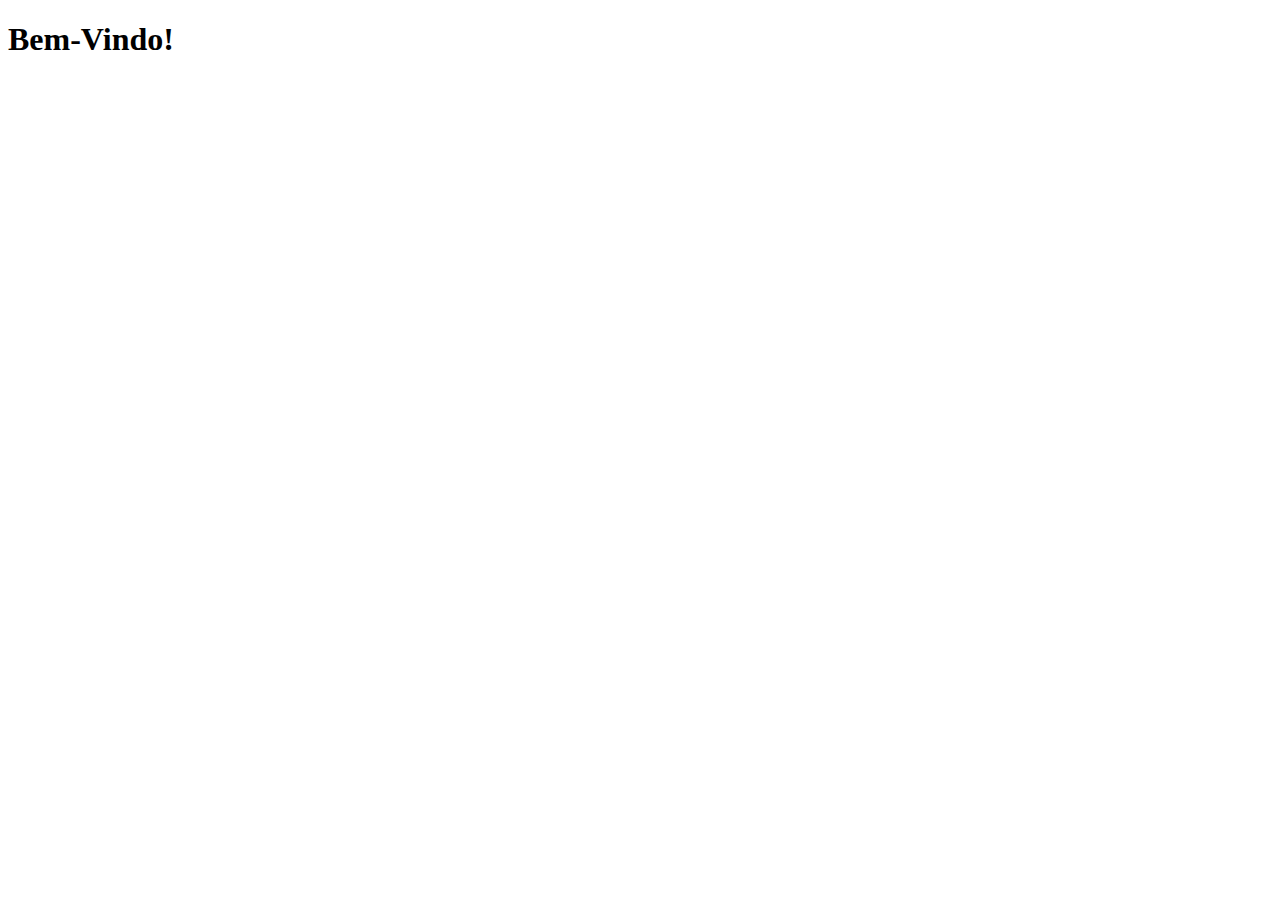
==== index.html @ 3b01211f "instagram" ====
<!DOCTYPE html>
<html lang="pt-br">
<head>
    <meta charset="UTF-8">
    <meta name="viewport" content="width=device-width, initial-scale=1.0">
    <title>Instagram</title>
</head>
<body>
    <h1>Bem-Vindo!</h1>
</body>
</html>
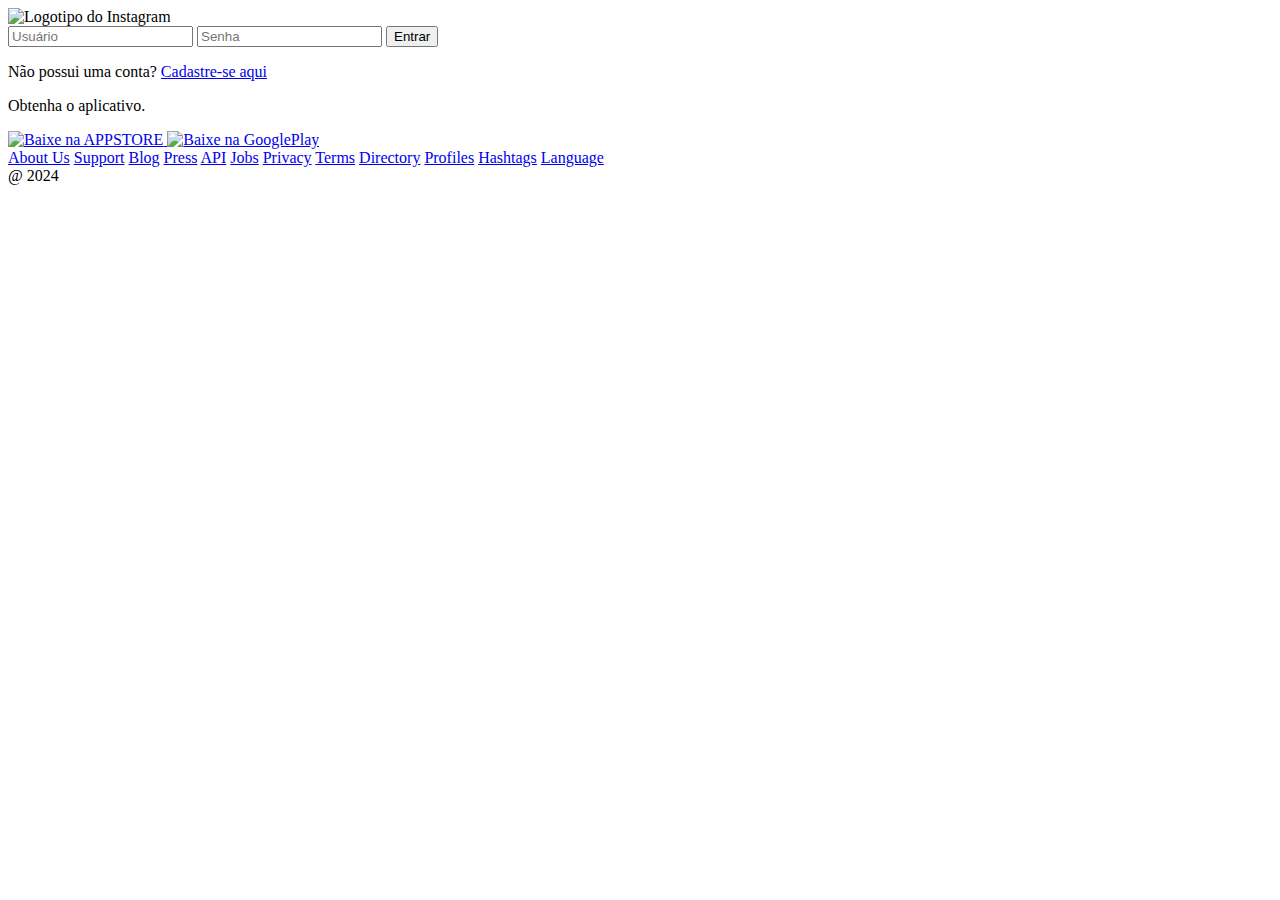
==== commit cea601ac: "instagram-projeto" ====
--- a/index.html
+++ b/index.html
@@ -3,9 +3,67 @@
 <head>
     <meta charset="UTF-8">
     <meta name="viewport" content="width=device-width, initial-scale=1.0">
+    <link rel="stylesheet" href="./project_instagram/css/style.css">
     <title>Instagram</title>
 </head>
 <body>
-    <h1>Bem-Vindo!</h1>
+    <!-- ÁREA WRAPPER - POR VOLTA DE TODO O SITE-->
+    <div id="wrapper">
+        <!--ÁREA CONTAINER-->
+        <div id="container">
+            <!-- ÁREA ESQUERDA-->
+            <div class="column left">
+                <div class="main"></div>
+            </div>
+            <!-- ÁREA DIREITA-->
+            <div class="column right">
+                <div class="login-panel">
+                    <div class="logo">
+                        <img class="logo-img" src="./project_instagram/assets/logo.png" alt="Logotipo do Instagram">
+                    </div>
+                    <!-- CRIANDO FORMULÁRIO DE LOGIN-->
+                    <form action="">
+                        <input placeholder="Usuário" type="text" name="username/">
+                        <input placeholder="Senha" type="password" name="password/">
+                        <input type="submit" value="Entrar"/>
+                    </form>
+                </div>
+                <!--ÁREA DE CADASTRO-->
+                <div class="infobox">
+                    <P>Não possui uma conta? <a href="a">Cadastre-se aqui</a></P>
+                </div>
+                <!--ÁREA DE APLICATIVOS-->
+                <div class="get-painel">
+                    <p>Obtenha o aplicativo.</p>
+                    <div class="app-button">
+                        <a href="a">
+                            <img src="./project_instagram/assets/appstore.png" alt="Baixe na APPSTORE">
+                        </a>
+                        <a href="a">
+                            <img src="./project_instagram/assets/googleplay.png" alt="Baixe na GooglePlay">
+                        </a>
+                    </div>
+                </div>
+            </div>
+        </div>
+         <!-- RODAPÉ-->
+         <footer>
+            <div class="footer-inner">
+                <a href="a">About Us</a>
+                <a href="a">Support</a>
+               <a href="a">Blog</a>
+               <a href="a">Press</a>
+               <a href="a">API</a>
+               <a href="a">Jobs</a>
+               <a href="a">Privacy</a>
+               <a href="a">Terms</a>
+               <a href="a">Directory</a>
+               <a href="a">Profiles</a>
+               <a href="a">Hashtags</a>
+               <a href="a">Language</a>
+               <div class="text-small">@ 2024</div>
+            </div>
+       </footer>
+    </div>
 </body>
 </html>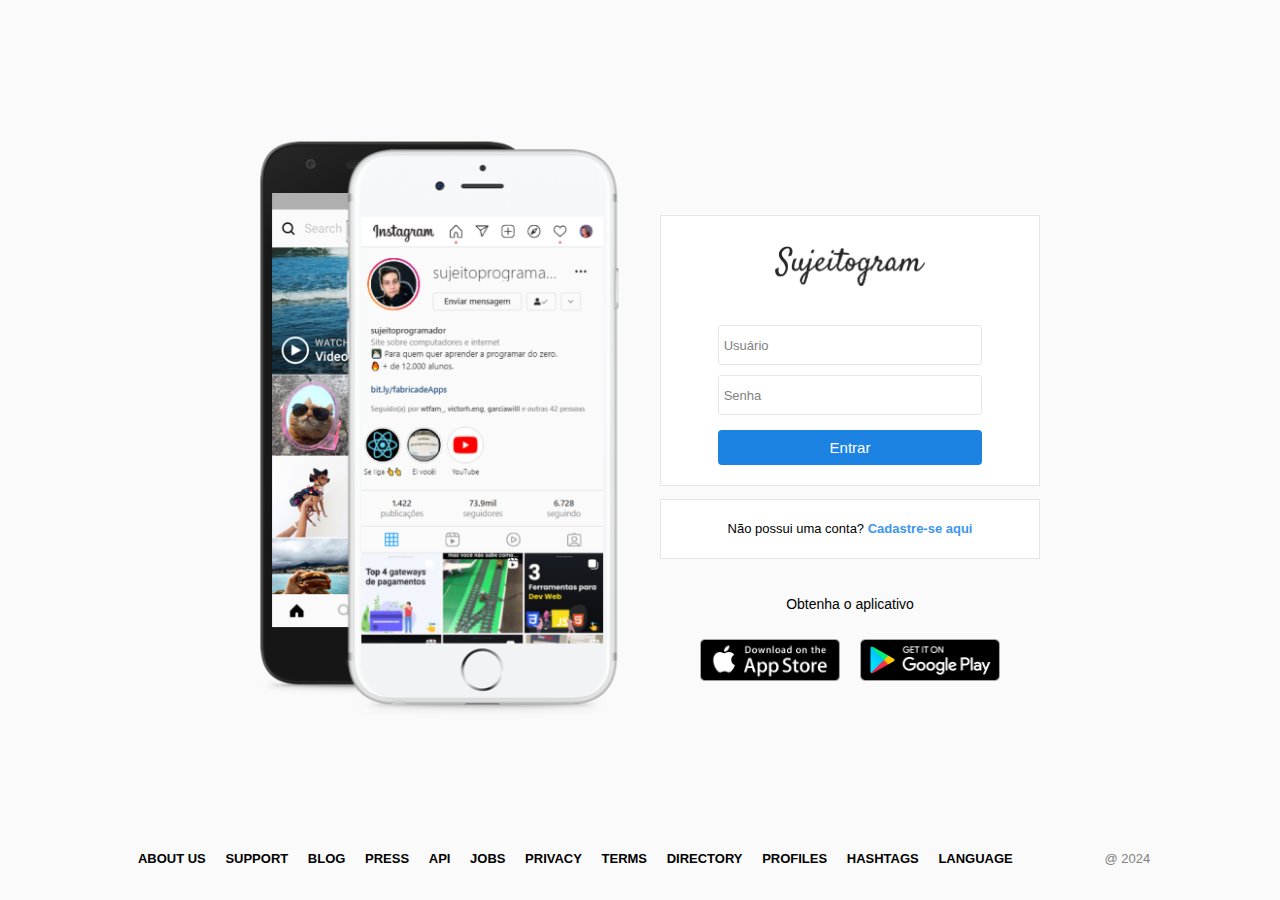
==== commit ef59b6cf: "projeto" ====
--- a/index.html
+++ b/index.html
@@ -3,7 +3,9 @@
 <head>
     <meta charset="UTF-8">
     <meta name="viewport" content="width=device-width, initial-scale=1.0">
-    <link rel="stylesheet" href="./project_instagram/css/style.css">
+    <link rel="stylesheet" href="./css/style.css">
+    <link rel="stylesheet" href="./css/mobile.css">
+    <link rel="stylesheet" href="./css/tablet.css">
     <title>Instagram</title>
 </head>
 <body>
@@ -19,7 +21,7 @@
             <div class="column right">
                 <div class="login-panel">
                     <div class="logo">
-                        <img class="logo-img" src="./project_instagram/assets/logo.png" alt="Logotipo do Instagram">
+                        <img class="logo-img" src="./assets/logo.png" alt="Logotipo do Instagram">
                     </div>
                     <!-- CRIANDO FORMULÁRIO DE LOGIN-->
                     <form action="">
@@ -30,17 +32,17 @@
                 </div>
                 <!--ÁREA DE CADASTRO-->
                 <div class="infobox">
-                    <P>Não possui uma conta? <a href="a">Cadastre-se aqui</a></P>
+                    <P>Não possui uma conta? <a href="signup.html">Cadastre-se aqui</a></P>
                 </div>
                 <!--ÁREA DE APLICATIVOS-->
                 <div class="get-painel">
-                    <p>Obtenha o aplicativo.</p>
+                    <p>Obtenha o aplicativo</p>
                     <div class="app-button">
                         <a href="a">
-                            <img src="./project_instagram/assets/appstore.png" alt="Baixe na APPSTORE">
+                            <img src="./assets/appstore.png" alt="Baixe na APPSTORE">
                         </a>
                         <a href="a">
-                            <img src="./project_instagram/assets/googleplay.png" alt="Baixe na GooglePlay">
+                            <img src="./assets/googleplay.png" alt="Baixe na GooglePlay">
                         </a>
                     </div>
                 </div>
--- a/css/style.css
+++ b/css/style.css
@@ -0,0 +1,184 @@
+* {
+    box-sizing: border-box;
+    padding: 0;
+    margin: 0;
+    outline: 0;
+}
+
+a {
+    color: #3c96ed;
+    text-decoration: none;
+}
+
+body {
+    background-color: #fafafa;
+    height: 100%;
+    width: 100%;
+    font-family: Arial, Helvetica, sans-serif;
+    font-size: 14px;
+
+    /*Altura da linha*/
+    line-height: 18px;
+}
+
+#wrapper {
+    height: 100vh;
+}
+
+#container {
+    margin: 0 auto;
+    min-height: 100%;
+    width: 800px;
+    display: flex;
+    align-items: center;
+}
+
+.column {
+    /*Definindo para as colunas disputarem o mesmo espaço*/
+    flex-grow: 1;
+    width: 50%;
+}
+/*Aplicando edições na div left*/
+.left {
+    background-image: url("../assets/main-foto.png");
+    background-size: 450px;
+    background-repeat: no-repeat;
+    background-size: cover;
+    background-position: center;
+    height: 600px;
+    margin-bottom: 50px;
+
+}
+/*Aplicando edições na div right*/
+.right {
+    padding-left: 20px;
+}
+
+.login-panel {
+    background-color: white;
+    border: 1px solid #e6e6e6;
+    text-align: center;
+    padding: 20px 0;
+}
+
+/*Ajustando tamanho da imagem*/
+.logo-img {
+    width: 150px;
+    margin-bottom: 30px;
+    margin-top: 10px;
+}
+/*Ajustando formulário*/
+.login-panel form {
+    display: flex;
+    align-items: center;
+    flex-direction: column;
+    justify-content: center;
+}
+
+/*Ajustando os inputs*/
+.login-panel form input[type="text"], input[type="password"] {
+    height: 40px;
+    width: 70%;
+    padding: 10px 5px;
+    margin: 5px;
+    border: 1px solid #e6e6e6;
+    border-radius: 3px;
+    font-size: 13px;
+}
+
+/*Ajustando o input de type 'subimit'*/
+.login-panel form input[type="submit"] {
+    color: white;
+    padding: 8px 8px;
+    margin-top: 10px;
+    height: 35px;
+    width: 70%;
+    background-color: #1d83e2;
+    border: none;
+    border-radius: 4px;
+    text-align: center;
+    font-size: 15px;
+    cursor: pointer;
+}
+
+/*Alterando a cor dos placeholder*/
+.login-panel form input[type="text"]::placeholder, input[type="password"]::placeholder {
+    color: gray;
+}
+
+/*Destacando a borda quando estiver em foco o preenchimento*/
+.login-panel form input[type="text"]:focus, input[type="password"]:focus {
+    outline: 0;
+    border: 1px solid rgb(102, 100, 100);
+}
+
+/*Link de cadastro*/
+.infobox{
+    background-color: white;
+    font-size: 13px;
+    height: 60px;
+    margin-top: 13px;
+    display: flex;
+    align-items: center;
+    justify-content: center;
+    border: 1px solid #e6e6e6;
+}
+.infobox p {
+    user-select: none;/*Tirando a opção do usuário copiar*/
+}
+/*Diexando o link em negrito*/
+.infobox p a {
+    font-weight: bold;
+    user-select: none;
+}
+
+/*Imagens das lojas de Login*/
+
+.get-painel {
+    margin-top: 10px;
+}
+
+.get-painel p{
+    height: 70px;
+    display: flex;
+    justify-content: center;
+    align-items: center;
+}
+.app-button {
+    display: flex;
+    align-items: center;
+    justify-content: center;
+    margin: 0 10px;
+}
+.app-button a{
+    margin: 0 10px;
+}
+.app-button a img {
+    width: 140px;
+}
+
+/*Fim das edições dentro da right*/
+/*Início do rodapé*/
+
+footer {
+    font-size: 13px;
+    text-align: center;
+}
+
+.footer-inner {
+    margin-bottom: 40px;
+    margin-top: -50px;
+}
+.footer-inner a{
+    font-weight: bold;
+    margin: 8px;
+    color: black;
+    text-transform: uppercase; /*Deixando todas as palavras em maiúsculo*/
+}
+
+.text-small {
+    margin-left: 80px;
+    color: gray;
+    text-transform: uppercase;
+    display: inline-block; /*vai forçar a tag a ficar em linha com os outros*/
+}
--- a/css/mobile.css
+++ b/css/mobile.css
@@ -0,0 +1,27 @@
+@media (max-width: 500px) {
+
+    /*Página Inicial*/
+    .left {
+        display: none;
+    }
+    
+    #container {
+        width: 90%;
+    }
+
+    .right {
+        height: 500px;
+        padding-left: 0;
+    }
+
+    footer {
+        font-size: 10px;
+    }
+    
+    .footer-inner a{
+        margin: 5px;
+    }
+
+    /*Página de Cadastro*/
+    
+}--- a/css/tablet.css
+++ b/css/tablet.css
@@ -0,0 +1,27 @@
+@media (max-width: 1024px) {
+    .left {
+        display: none;
+    }
+
+    #container {
+        width: 70%;
+    }
+
+    .right {
+        height: 600px;
+        padding-left: 0;
+    }
+    .login-panel {
+        padding-top: 80px;
+        padding-bottom: 40px;
+    }
+
+    footer {
+        font-size: 10px;
+    }
+    .footer-inner a{
+        margin: 2px;
+        padding: 5px;
+    }
+
+}